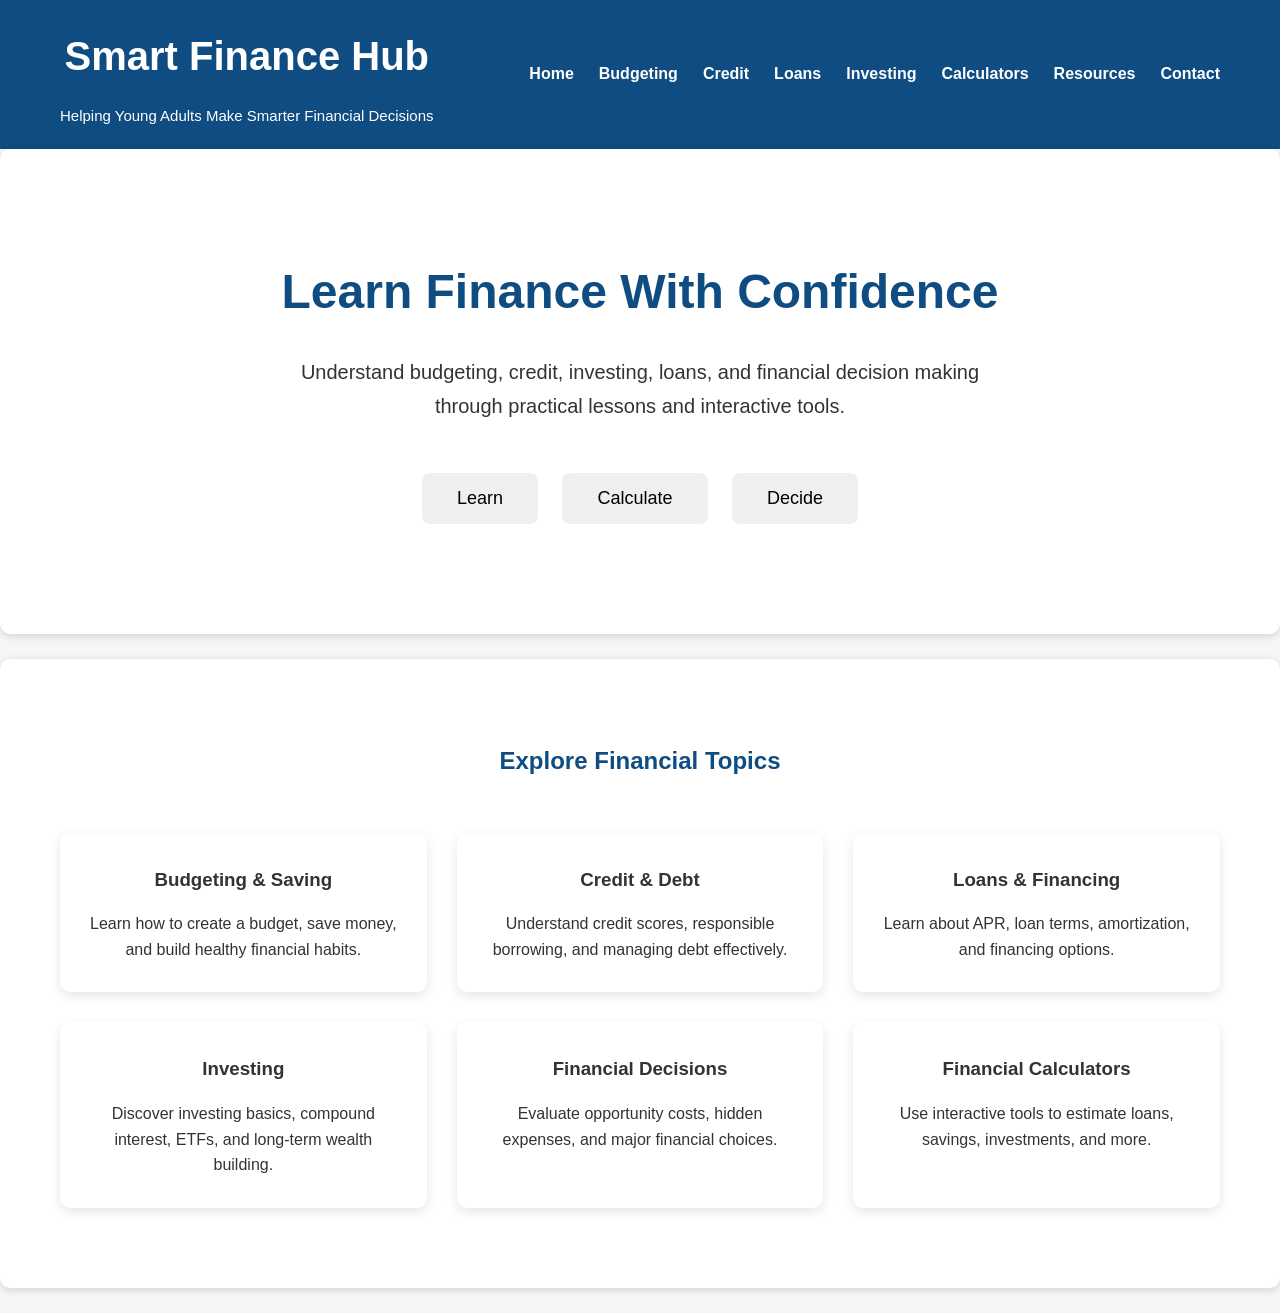
==== index.html @ 756f9c29 "Initial project setup and Chapter 1 proposal" ====
<!DOCTYPE html>
<html lang="en">

<head>

    <meta charset="UTF-8">
    <meta name="viewport" content="width=device-width, initial-scale=1.0">

    <title>Smart Finance Hub</title>

    <link rel="stylesheet" href="css/styles.css">

</head>

<body>

    <!-- ================= HEADER ================= -->

    <header>

        <div class="logo">
            <h1>Smart Finance Hub</h1>
            <p>Helping Young Adults Make Smarter Financial Decisions</p>
        </div>

        <nav>

            <ul>

                <li><a href="#">Home</a></li>
                <li><a href="#">Budgeting</a></li>
                <li><a href="#">Credit</a></li>
                <li><a href="#">Loans</a></li>
                <li><a href="#">Investing</a></li>
                <li><a href="#">Calculators</a></li>
                <li><a href="#">Resources</a></li>
                <li><a href="#">Contact</a></li>

            </ul>

        </nav>

    </header>

    <!-- ================= HERO ================= -->

    <section class="hero">

        <h2>Learn Finance With Confidence</h2>

        <p>

            Understand budgeting, credit, investing, loans, and financial
            decision making through practical lessons and interactive tools.

        </p>

        <div class="hero-buttons">

            <button>Learn</button>

            <button>Calculate</button>

            <button>Decide</button>

        </div>

    </section>
    <!-- ================= FEATURED TOPICS ================= -->

<section class="topics">

    <h2>Explore Financial Topics</h2>

    <div class="topic-grid">

        <div class="card">
            <h3>Budgeting & Saving</h3>
            <p>Learn how to create a budget, save money, and build healthy financial habits.</p>
        </div>

        <div class="card">
            <h3>Credit & Debt</h3>
            <p>Understand credit scores, responsible borrowing, and managing debt effectively.</p>
        </div>

        <div class="card">
            <h3>Loans & Financing</h3>
            <p>Learn about APR, loan terms, amortization, and financing options.</p>
        </div>

        <div class="card">
            <h3>Investing</h3>
            <p>Discover investing basics, compound interest, ETFs, and long-term wealth building.</p>
        </div>

        <div class="card">
            <h3>Financial Decisions</h3>
            <p>Evaluate opportunity costs, hidden expenses, and major financial choices.</p>
        </div>

        <div class="card">
            <h3>Financial Calculators</h3>
            <p>Use interactive tools to estimate loans, savings, investments, and more.</p>
        </div>

    </div>

</section>

</body>

</html>
---- css/styles.css ----
/* General Page Styling */

*{
    margin:0;
    padding:0;
    box-sizing:border-box;
}

body{
    font-family:Arial, Helvetica, sans-serif;
    background:#f4f6f8;
    color:#333;
    line-height:1.8;
}

header{
    background:#0f4c81;
    color:white;
    text-align:center;
    padding:40px;
}

header h1{
    font-size:40px;
}

header p{
    margin-top:10px;
    font-size:18px;
}

main{
    width:90%;
    max-width:1000px;
    margin:40px auto;
}

section{
    background:white;
    padding:25px;
    margin-bottom:25px;
    border-radius:10px;
    box-shadow:0px 2px 8px rgba(0,0,0,.15);
}

h2{
    color:#0f4c81;
    margin-bottom:15px;
}

ul{
    margin-left:30px;
}

footer{
    background:#0f4c81;
    color:white;
    text-align:center;
    padding:20px;
    margin-top:40px;
}
.tagline{
    font-size:20px;
    font-weight:600;
    margin-top:10px;
}

.subtitle{
    font-size:16px;
    margin-top:8px;
    opacity:0.9;
}
/* ================= HEADER ================= */

header{

    display:flex;

    justify-content:space-between;

    align-items:center;

    padding:20px 60px;

    background:#0f4c81;

    color:white;

}

.logo h1{

    margin-bottom:5px;

}

.logo p{

    font-size:15px;

}

nav ul{

    display:flex;

    list-style:none;

    gap:25px;

}

nav a{

    color:white;

    text-decoration:none;

    font-weight:bold;

}

nav a:hover{

    text-decoration:underline;

}

/* ================= HERO ================= */

.hero{

    text-align:center;

    padding:100px 40px;

}

.hero h2{

    font-size:48px;

    margin-bottom:20px;

}

.hero p{

    max-width:700px;

    margin:auto;

    font-size:20px;

    line-height:1.7;

}

.hero-buttons{

    margin-top:40px;

}

.hero-buttons button{

    padding:15px 35px;

    margin:10px;

    font-size:18px;

    border:none;

    border-radius:8px;

    cursor:pointer;

}
/* ================= TOPIC CARDS ================= */

.topics{

    padding:80px 60px;

    text-align:center;

}

.topic-grid{

    display:grid;

    grid-template-columns:repeat(3,1fr);

    gap:30px;

    margin-top:50px;

}

.card{

    background:white;

    padding:30px;

    border-radius:10px;

    box-shadow:0 4px 12px rgba(0,0,0,.1);

}

.card h3{

    margin-bottom:15px;

}

.card p{

    line-height:1.6;

}
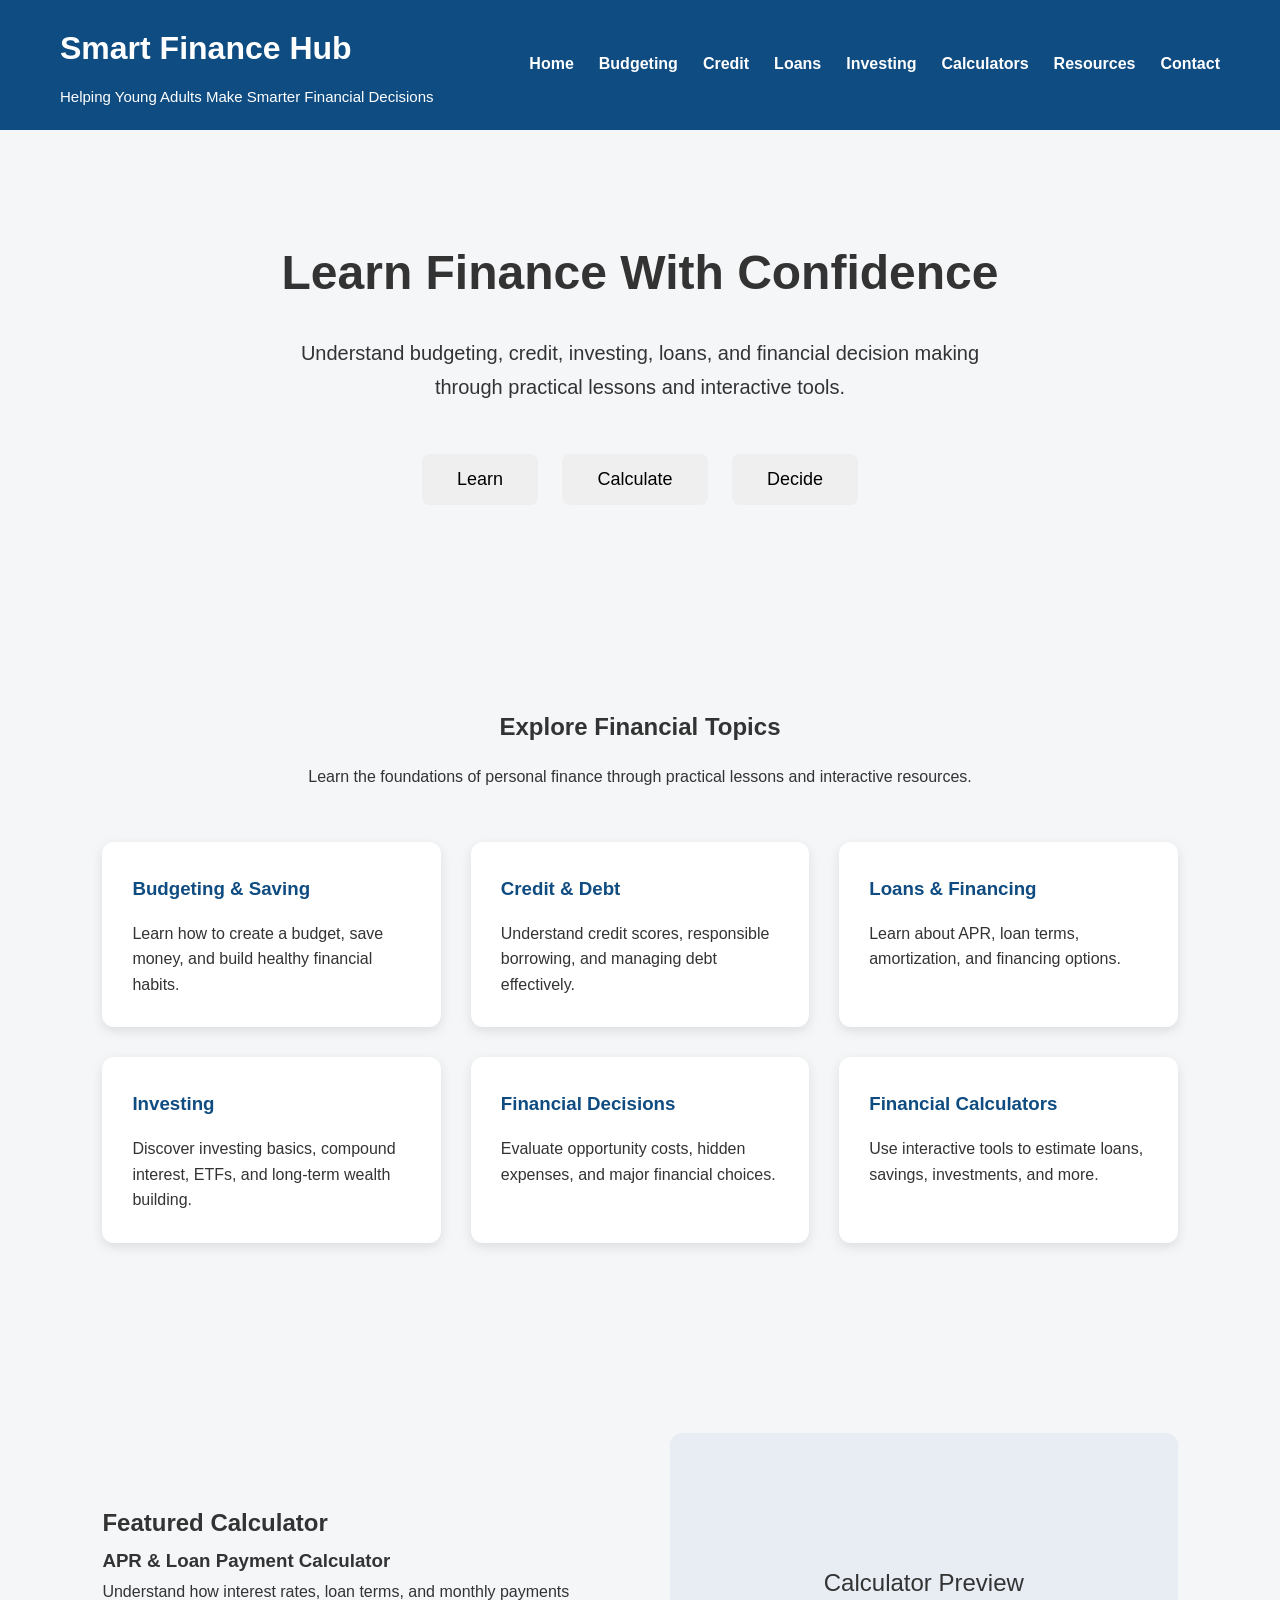
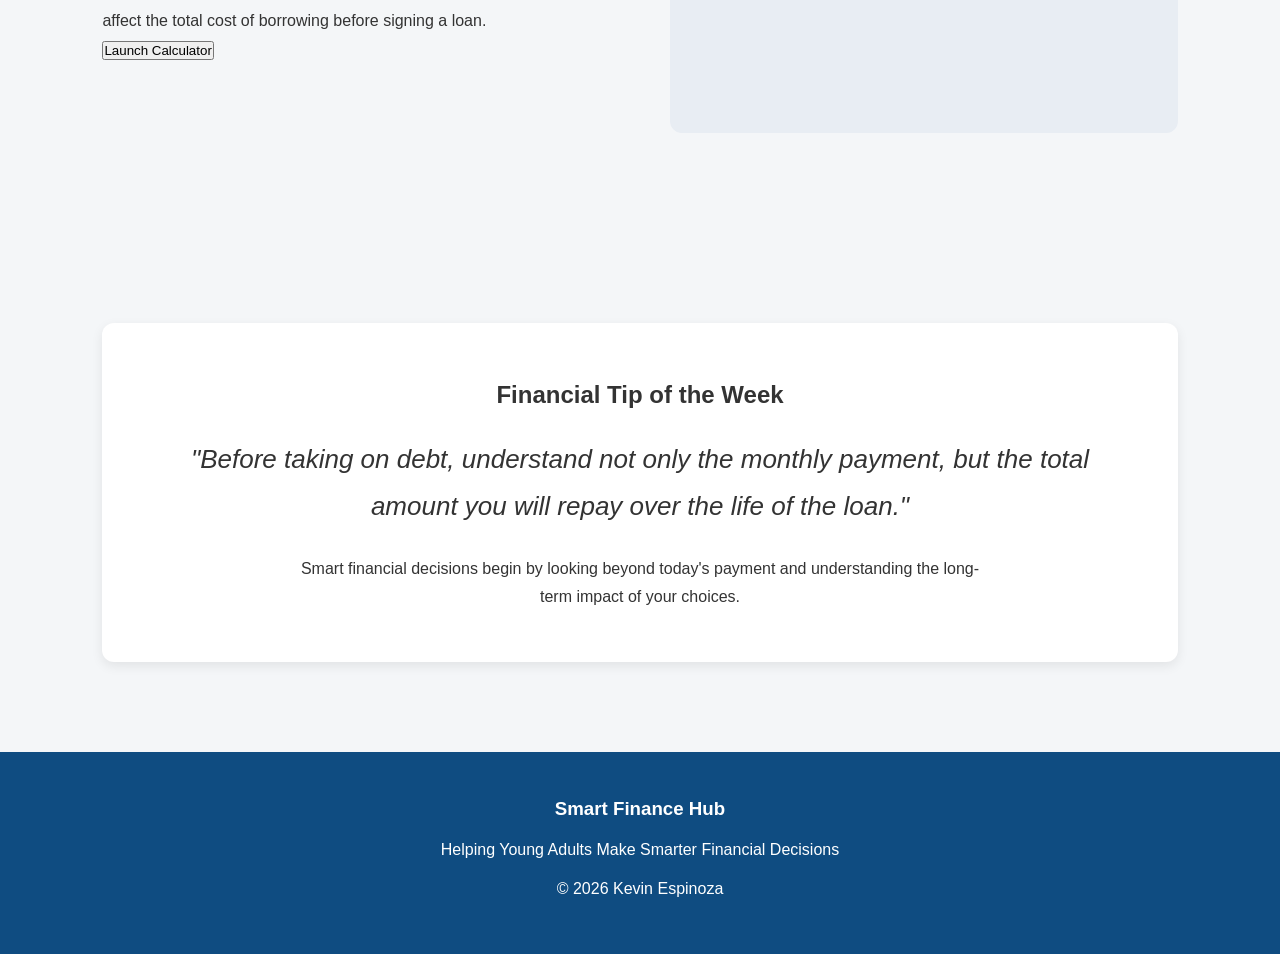
==== commit bfc2b5de: "Build homepage v1 and reorganize project styles" ====
--- a/index.html
+++ b/index.html
@@ -19,22 +19,25 @@
     <header>
 
         <div class="logo">
+
             <h1>Smart Finance Hub</h1>
+
             <p>Helping Young Adults Make Smarter Financial Decisions</p>
+
         </div>
 
         <nav>
 
             <ul>
 
-                <li><a href="#">Home</a></li>
-                <li><a href="#">Budgeting</a></li>
-                <li><a href="#">Credit</a></li>
-                <li><a href="#">Loans</a></li>
-                <li><a href="#">Investing</a></li>
-                <li><a href="#">Calculators</a></li>
-                <li><a href="#">Resources</a></li>
-                <li><a href="#">Contact</a></li>
+                <li><a href="index.html">Home</a></li>
+                <li><a href="pages/budgeting.html">Budgeting</a></li>
+                <li><a href="pages/credit.html">Credit</a></li>
+                <li><a href="pages/loans.html">Loans</a></li>
+                <li><a href="pages/investing.html">Investing</a></li>
+                <li><a href="pages/calculators.html">Calculators</a></li>
+                <li><a href="pages/resources.html">Resources</a></li>
+                <li><a href="pages/contact.html">Contact</a></li>
 
             </ul>
 
@@ -49,64 +52,185 @@
         <h2>Learn Finance With Confidence</h2>
 
         <p>
-
             Understand budgeting, credit, investing, loans, and financial
             decision making through practical lessons and interactive tools.
-
         </p>
 
         <div class="hero-buttons">
 
             <button>Learn</button>
-
             <button>Calculate</button>
-
             <button>Decide</button>
 
         </div>
 
     </section>
+
     <!-- ================= FEATURED TOPICS ================= -->
 
-<section class="topics">
-
-    <h2>Explore Financial Topics</h2>
-
-    <div class="topic-grid">
-
-        <div class="card">
-            <h3>Budgeting & Saving</h3>
-            <p>Learn how to create a budget, save money, and build healthy financial habits.</p>
-        </div>
-
-        <div class="card">
-            <h3>Credit & Debt</h3>
-            <p>Understand credit scores, responsible borrowing, and managing debt effectively.</p>
-        </div>
-
-        <div class="card">
-            <h3>Loans & Financing</h3>
-            <p>Learn about APR, loan terms, amortization, and financing options.</p>
-        </div>
-
-        <div class="card">
-            <h3>Investing</h3>
-            <p>Discover investing basics, compound interest, ETFs, and long-term wealth building.</p>
-        </div>
-
-        <div class="card">
-            <h3>Financial Decisions</h3>
-            <p>Evaluate opportunity costs, hidden expenses, and major financial choices.</p>
-        </div>
-
-        <div class="card">
-            <h3>Financial Calculators</h3>
-            <p>Use interactive tools to estimate loans, savings, investments, and more.</p>
-        </div>
-
-    </div>
-
-</section>
+    <section class="topics">
+
+        <div class="section-title">
+
+            <h2>Explore Financial Topics</h2>
+
+            <p>
+                Learn the foundations of personal finance through practical
+                lessons and interactive resources.
+            </p>
+
+        </div>
+
+        <div class="topic-grid">
+
+            <div class="card">
+
+                <h3>Budgeting &amp; Saving</h3>
+
+                <p>
+                    Learn how to create a budget, save money, and build healthy financial habits.
+                </p>
+
+            </div>
+
+            <div class="card">
+
+                <h3>Credit &amp; Debt</h3>
+
+                <p>
+                    Understand credit scores, responsible borrowing, and managing debt effectively.
+                </p>
+
+            </div>
+
+            <div class="card">
+
+                <h3>Loans &amp; Financing</h3>
+
+                <p>
+                    Learn about APR, loan terms, amortization, and financing options.
+                </p>
+
+            </div>
+
+            <div class="card">
+
+                <h3>Investing</h3>
+
+                <p>
+                    Discover investing basics, compound interest, ETFs, and long-term wealth building.
+                </p>
+
+            </div>
+
+            <div class="card">
+
+                <h3>Financial Decisions</h3>
+
+                <p>
+                    Evaluate opportunity costs, hidden expenses, and major financial choices.
+                </p>
+
+            </div>
+
+            <div class="card">
+
+                <h3>Financial Calculators</h3>
+
+                <p>
+                    Use interactive tools to estimate loans, savings, investments, and more.
+                </p>
+
+            </div>
+
+        </div>
+
+    </section>
+
+    <!-- ================= FEATURED CALCULATOR ================= -->
+
+    <section class="featured-calculator">
+
+        <div class="calculator-content">
+
+            <div class="calculator-text">
+
+                <h2>Featured Calculator</h2>
+
+                <h3>APR &amp; Loan Payment Calculator</h3>
+
+                <p>
+                    Understand how interest rates, loan terms, and monthly payments
+                    affect the total cost of borrowing before signing a loan.
+                </p>
+
+                <button>Launch Calculator</button>
+
+            </div>
+
+            <div class="calculator-preview">
+
+                <div class="calculator-placeholder">
+
+                    Calculator Preview
+
+                </div>
+
+            </div>
+
+        </div>
+
+    </section>
+
+    <!-- ================= FINANCIAL TIP ================= -->
+
+    <section class="financial-tip">
+
+        <div class="tip-container">
+
+            <h2>Financial Tip of the Week</h2>
+
+            <blockquote>
+
+                "Before taking on debt, understand not only the monthly payment,
+                but the total amount you will repay over the life of the loan."
+
+            </blockquote>
+
+            <p>
+
+                Smart financial decisions begin by looking beyond today's payment
+                and understanding the long-term impact of your choices.
+
+            </p>
+
+        </div>
+
+    </section>
+
+    <!-- ================= FOOTER ================= -->
+
+    <footer>
+
+        <div class="footer-content">
+
+            <h3>Smart Finance Hub</h3>
+
+            <p>
+
+                Helping Young Adults Make Smarter Financial Decisions
+
+            </p>
+
+            <p>
+
+                &copy; 2026 Kevin Espinoza
+
+            </p>
+
+        </div>
+
+    </footer>
 
 </body>
 
--- a/css/styles.css
+++ b/css/styles.css
@@ -1,4 +1,4 @@
-/* General Page Styling */
+/* ================= GLOBAL ================= */
 
 *{
     margin:0;
@@ -13,212 +13,278 @@
     line-height:1.8;
 }
 
+/* ================= HEADER ================= */
+
 header{
+
+    display:flex;
+    justify-content:space-between;
+    align-items:center;
+
+    padding:20px 60px;
+
     background:#0f4c81;
     color:white;
-    text-align:center;
+
+}
+
+.logo h1{
+
+    margin-bottom:5px;
+
+}
+
+.logo p{
+
+    font-size:15px;
+
+}
+
+nav ul{
+
+    display:flex;
+    list-style:none;
+    gap:25px;
+
+}
+
+nav a{
+
+    color:white;
+    text-decoration:none;
+    font-weight:bold;
+
+}
+
+nav a:hover{
+
+    text-decoration:underline;
+
+}
+
+/* ================= HERO ================= */
+
+.hero{
+
+    text-align:center;
+    padding:100px 40px;
+
+}
+
+.hero h2{
+
+    font-size:48px;
+    margin-bottom:20px;
+
+}
+
+.hero p{
+
+    max-width:700px;
+    margin:auto;
+
+    font-size:20px;
+    line-height:1.7;
+
+}
+
+.hero-buttons{
+
+    margin-top:40px;
+
+}
+
+.hero-buttons button{
+
+    padding:15px 35px;
+
+    margin:10px;
+
+    font-size:18px;
+
+    border:none;
+    border-radius:8px;
+
+    cursor:pointer;
+
+}
+
+/* ================= TOPICS ================= */
+
+.topics{
+
+    padding:90px 8%;
+
+}
+
+.section-title{
+
+    text-align:center;
+    margin-bottom:50px;
+
+}
+
+.section-title h2{
+
+    margin-bottom:15px;
+
+}
+
+.section-title p{
+
+    max-width:700px;
+    margin:auto;
+
+}
+
+.topic-grid{
+
+    display:grid;
+    grid-template-columns:repeat(3,1fr);
+
+    gap:30px;
+
+}
+
+.card{
+
+    background:white;
+
+    padding:30px;
+
+    border-radius:12px;
+
+    box-shadow:0 4px 12px rgba(0,0,0,.1);
+
+}
+
+.card h3{
+
+    margin-bottom:15px;
+    color:#0f4c81;
+
+}
+
+.card p{
+
+    line-height:1.6;
+
+}
+
+/* ================= FEATURED CALCULATOR ================= */
+
+.featured-calculator{
+
+    padding:100px 8%;
+
+}
+
+.calculator-content{
+
+    display:flex;
+    justify-content:space-between;
+    align-items:center;
+
+    gap:60px;
+
+}
+
+.calculator-text{
+
+    flex:1;
+
+}
+
+.calculator-preview{
+
+    flex:1;
+
+}
+
+.calculator-placeholder{
+
+    height:300px;
+
+    display:flex;
+    justify-content:center;
+    align-items:center;
+
+    background:#e8edf3;
+
+    border-radius:12px;
+
+    font-size:24px;
+
+}
+
+/* ================= FINANCIAL TIP ================= */
+
+.financial-tip{
+
+    padding:90px 8%;
+
+}
+
+.tip-container{
+
+    background:white;
+
+    padding:50px;
+
+    border-radius:12px;
+
+    box-shadow:0 4px 12px rgba(0,0,0,.08);
+
+    text-align:center;
+
+}
+
+.tip-container h2{
+
+    margin-bottom:20px;
+
+}
+
+.tip-container blockquote{
+
+    font-size:26px;
+
+    font-style:italic;
+
+    margin-bottom:25px;
+
+}
+
+.tip-container p{
+
+    max-width:700px;
+
+    margin:auto;
+
+}
+
+/* ================= FOOTER ================= */
+
+footer{
+
+    background:#0f4c81;
+
+    color:white;
+
+    text-align:center;
+
     padding:40px;
-}
-
-header h1{
-    font-size:40px;
-}
-
-header p{
-    margin-top:10px;
-    font-size:18px;
-}
-
-main{
-    width:90%;
-    max-width:1000px;
-    margin:40px auto;
-}
-
-section{
-    background:white;
-    padding:25px;
-    margin-bottom:25px;
-    border-radius:10px;
-    box-shadow:0px 2px 8px rgba(0,0,0,.15);
-}
-
-h2{
-    color:#0f4c81;
-    margin-bottom:15px;
-}
-
-ul{
-    margin-left:30px;
-}
-
-footer{
-    background:#0f4c81;
-    color:white;
-    text-align:center;
-    padding:20px;
-    margin-top:40px;
-}
-.tagline{
-    font-size:20px;
-    font-weight:600;
-    margin-top:10px;
-}
-
-.subtitle{
-    font-size:16px;
-    margin-top:8px;
-    opacity:0.9;
-}
-/* ================= HEADER ================= */
-
-header{
-
-    display:flex;
-
-    justify-content:space-between;
-
-    align-items:center;
-
-    padding:20px 60px;
-
-    background:#0f4c81;
-
-    color:white;
-
-}
-
-.logo h1{
-
-    margin-bottom:5px;
-
-}
-
-.logo p{
-
-    font-size:15px;
-
-}
-
-nav ul{
-
-    display:flex;
-
-    list-style:none;
-
-    gap:25px;
-
-}
-
-nav a{
-
-    color:white;
-
-    text-decoration:none;
-
-    font-weight:bold;
-
-}
-
-nav a:hover{
-
-    text-decoration:underline;
-
-}
-
-/* ================= HERO ================= */
-
-.hero{
-
-    text-align:center;
-
-    padding:100px 40px;
-
-}
-
-.hero h2{
-
-    font-size:48px;
-
-    margin-bottom:20px;
-
-}
-
-.hero p{
-
-    max-width:700px;
-
-    margin:auto;
-
-    font-size:20px;
-
-    line-height:1.7;
-
-}
-
-.hero-buttons{
-
-    margin-top:40px;
-
-}
-
-.hero-buttons button{
-
-    padding:15px 35px;
-
-    margin:10px;
-
-    font-size:18px;
-
-    border:none;
-
-    border-radius:8px;
-
-    cursor:pointer;
-
-}
-/* ================= TOPIC CARDS ================= */
-
-.topics{
-
-    padding:80px 60px;
-
-    text-align:center;
-
-}
-
-.topic-grid{
-
-    display:grid;
-
-    grid-template-columns:repeat(3,1fr);
-
-    gap:30px;
-
-    margin-top:50px;
-
-}
-
-.card{
-
-    background:white;
-
-    padding:30px;
-
-    border-radius:10px;
-
-    box-shadow:0 4px 12px rgba(0,0,0,.1);
-
-}
-
-.card h3{
-
-    margin-bottom:15px;
-
-}
-
-.card p{
-
-    line-height:1.6;
+
+}
+
+.footer-content h3{
+
+    margin-bottom:10px;
+
+}
+
+.footer-content p{
+
+    margin:10px 0;
 
 }
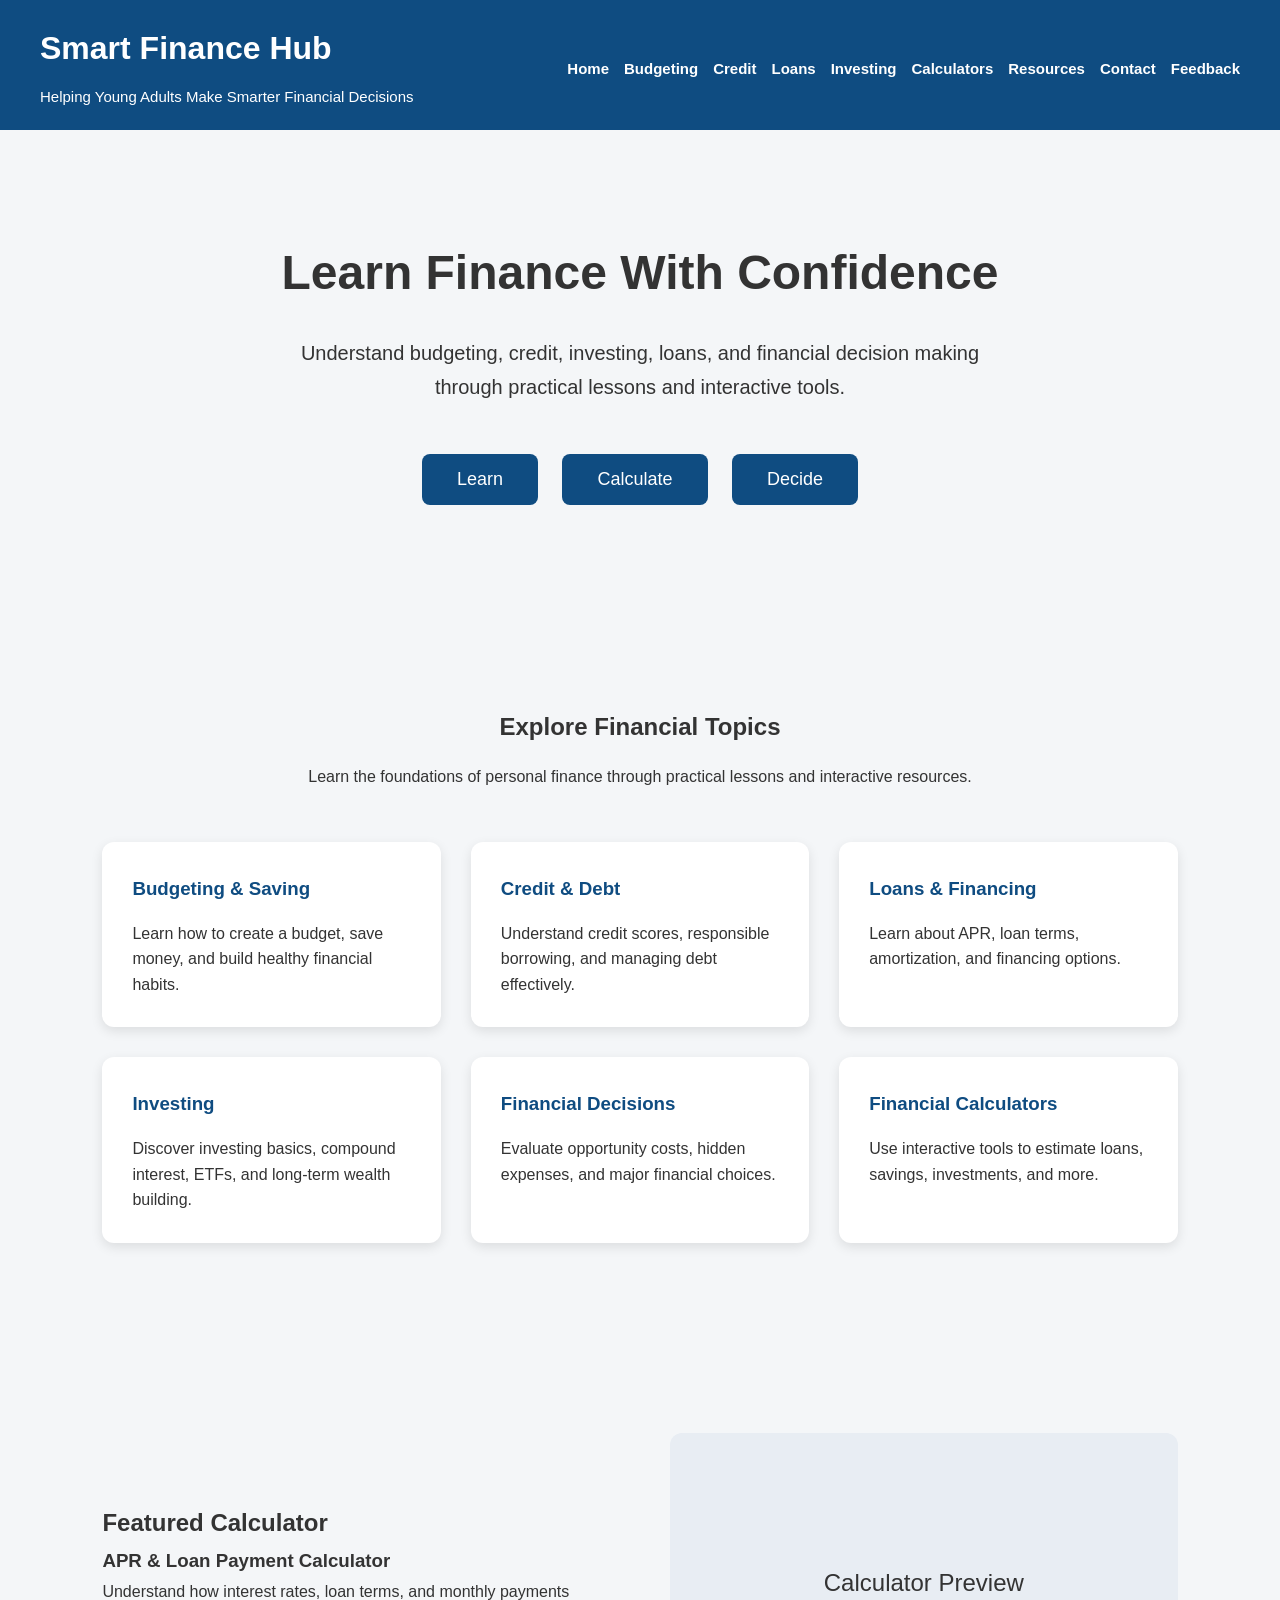
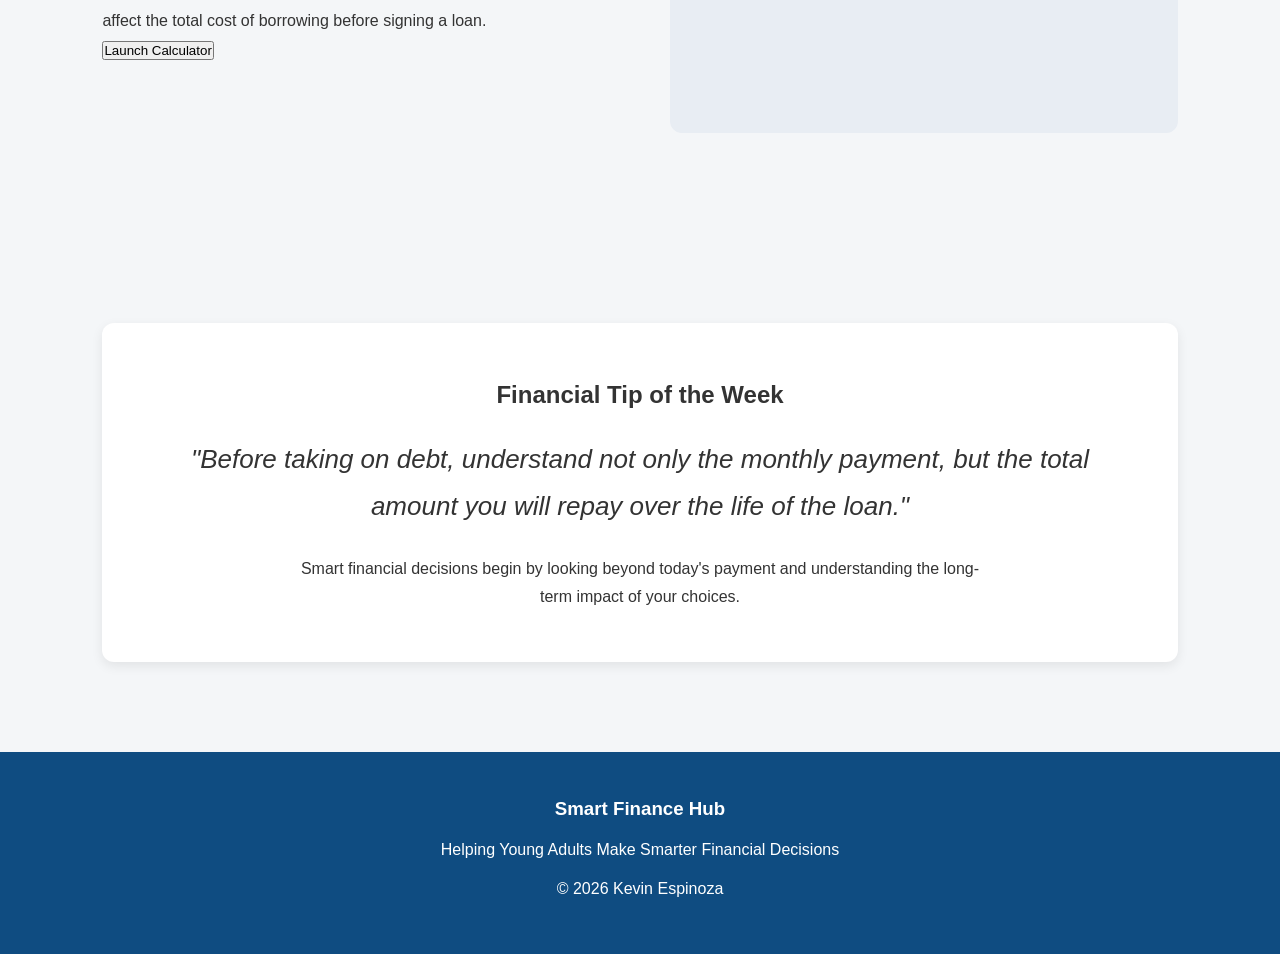
==== commit 3579ba59: "Add feedback form and update website navigation" ====
--- a/index.html
+++ b/index.html
@@ -38,6 +38,7 @@
                 <li><a href="pages/calculators.html">Calculators</a></li>
                 <li><a href="pages/resources.html">Resources</a></li>
                 <li><a href="pages/contact.html">Contact</a></li>
+                <li><a href="pages/feedback.html">Feedback</a></li>
 
             </ul>
 
--- a/css/styles.css
+++ b/css/styles.css
@@ -20,8 +20,9 @@
     display:flex;
     justify-content:space-between;
     align-items:center;
-
-    padding:20px 60px;
+    flex-wrap:wrap;
+
+    padding:20px 40px;
 
     background:#0f4c81;
     color:white;
@@ -40,11 +41,28 @@
 
 }
 
+nav{
+
+    margin-top:10px;
+
+}
+
 nav ul{
 
     display:flex;
+    flex-wrap:wrap;
+    justify-content:flex-end;
+    align-items:center;
+
     list-style:none;
-    gap:25px;
+
+    gap:15px;
+
+}
+
+nav li{
+
+    list-style:none;
 
 }
 
@@ -53,6 +71,9 @@
     color:white;
     text-decoration:none;
     font-weight:bold;
+    font-size:15px;
+
+    transition:.2s;
 
 }
 
@@ -107,6 +128,15 @@
 
     cursor:pointer;
 
+    background:#0f4c81;
+    color:white;
+
+}
+
+.hero-buttons button:hover{
+
+    background:#0c3b64;
+
 }
 
 /* ================= TOPICS ================= */
@@ -140,7 +170,7 @@
 .topic-grid{
 
     display:grid;
-    grid-template-columns:repeat(3,1fr);
+    grid-template-columns:repeat(auto-fit,minmax(280px,1fr));
 
     gap:30px;
 
@@ -184,6 +214,7 @@
     display:flex;
     justify-content:space-between;
     align-items:center;
+    flex-wrap:wrap;
 
     gap:60px;
 
@@ -192,12 +223,14 @@
 .calculator-text{
 
     flex:1;
+    min-width:300px;
 
 }
 
 .calculator-preview{
 
     flex:1;
+    min-width:300px;
 
 }
 
@@ -263,6 +296,69 @@
 
 }
 
+/* ================= FORMS ================= */
+
+form{
+
+    max-width:700px;
+    margin:60px auto;
+    background:white;
+    padding:40px;
+    border-radius:12px;
+    box-shadow:0 4px 12px rgba(0,0,0,.1);
+
+}
+
+form label{
+
+    display:block;
+    margin-top:20px;
+    margin-bottom:8px;
+    font-weight:bold;
+
+}
+
+form input,
+form textarea,
+form select{
+
+    width:100%;
+    padding:10px;
+    font-size:16px;
+
+}
+
+form input[type="radio"],
+form input[type="checkbox"]{
+
+    width:auto;
+    margin-right:8px;
+
+}
+
+form input[type="submit"],
+form input[type="reset"]{
+
+    width:auto;
+    margin-top:20px;
+    margin-right:10px;
+    padding:12px 24px;
+
+    background:#0f4c81;
+    color:white;
+    border:none;
+    border-radius:6px;
+    cursor:pointer;
+
+}
+
+form input[type="submit"]:hover,
+form input[type="reset"]:hover{
+
+    background:#0c3b64;
+
+}
+
 /* ================= FOOTER ================= */
 
 footer{
@@ -287,4 +383,29 @@
 
     margin:10px 0;
 
+}
+
+/* ================= MOBILE ================= */
+
+@media(max-width:768px){
+
+    header{
+
+        flex-direction:column;
+        text-align:center;
+
+    }
+
+    nav ul{
+
+        justify-content:center;
+
+    }
+
+    .hero h2{
+
+        font-size:36px;
+
+    }
+
 }
